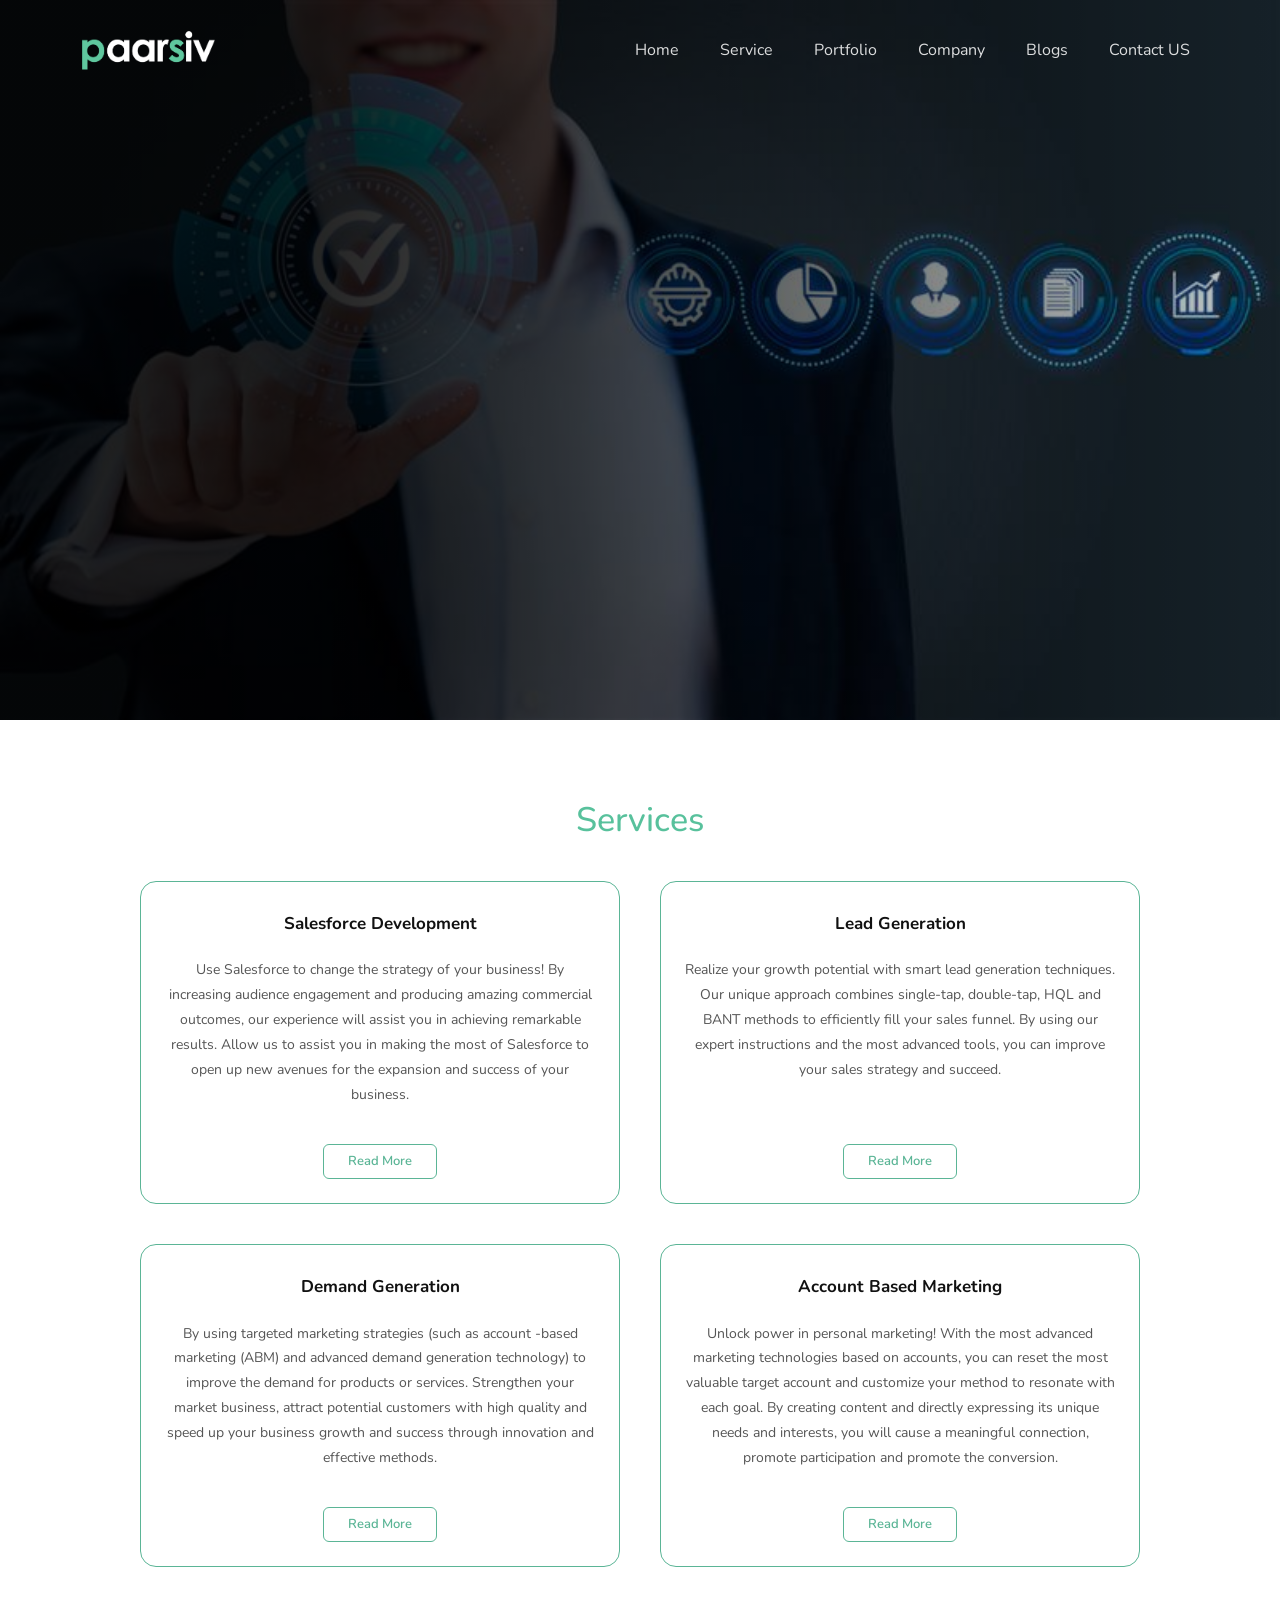
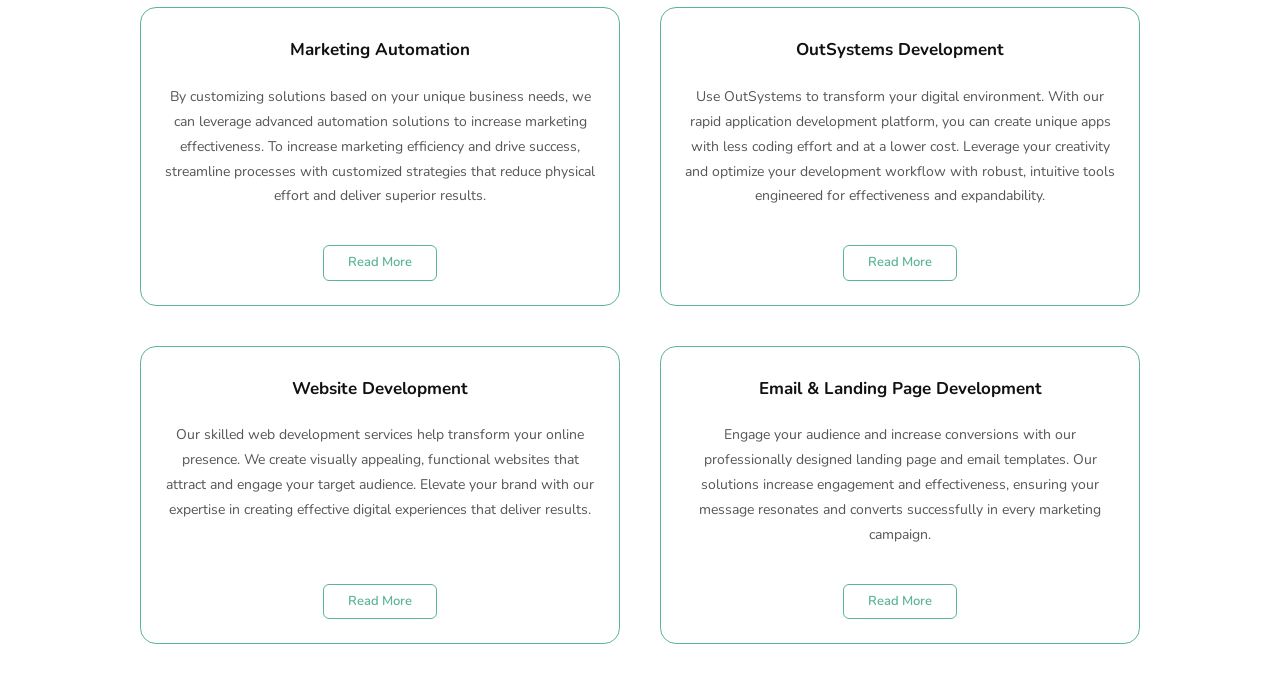
==== service.html @ e2e278e0 "hii" ====
<!DOCTYPE html>
<html lang="en">
    <head>
        <meta charset="UTF-8">
        <meta name="viewport" content="width=device-width, initial-scale=1.0">
        <title>Document</title>
        <style>
    </style>
        <link
            href="https://cdn.jsdelivr.net/npm/bootstrap@5.3.0/dist/css/bootstrap.min.css"
            rel="stylesheet" />
        <link rel="stylesheet" href="service.css">
    </head>
    <body>
        <nav class="navbar navbar-expand-lg navbar-dark custom-navbar">
            <div class="container">
                <a class="navbar-brand logo" href="#"><img
                        src="static/images/paarsiv.logo.png" alt /></a>

                <button
                    class="navbar-toggler"
                    data-bs-toggle="collapse"
                    data-bs-target="#nav">
                    <span class="navbar-toggler-icon"></span>
                </button>

                <div class="collapse navbar-collapse justify-content-end"
                    id="nav">
                    <ul class="navbar-nav">
                        <li class="nav-item">
                            <a class="nav-link active" href="#">Home</a>
                        </li>
                        <li class="nav-item"><a class="nav-link"
                                href="#">Service</a></li>
                        <li class="nav-item"><a class="nav-link"
                                href="#">Portfolio</a></li>
                        <li class="nav-item"><a class="nav-link"
                                href="#">Company</a></li>
                        <li class="nav-item"><a class="nav-link"
                                href="#">Blogs</a></li>
                        <li class="nav-item">
                            <a class="nav-link" href="#">Contact US</a>
                        </li>
                    </ul>
                </div>
            </div>
        </nav>

        <section class="hero-section">
            <img src="images/service.jpg" class="hero-img" alt="service">

            <div class="overlay"></div>

            <div class="hero-content container">
                <!-- optional text -->
            </div>
        </section>

        <section class="services">
            <h2 class="title">Services</h2>

            <div class="grid">

                <div class="srv-card">
                    <h3 class="srv-card-title">Salesforce Development</h3>
                    <p class="srv-card-text">Use Salesforce to change the strategy of your business!
                        By increasing
                        audience engagement and producing amazing commercial
                        outcomes, our experience
                        will assist you in achieving remarkable results. Allow
                        us to assist you in making the most of Salesforce
                        to open up new avenues for the expansion and success of
                        your business.</p>
                    <a href="#" class="btn-read">Read More</a>
                </div>

                <div class="srv-card">
                    <h3 class="srv-card-title">Lead Generation</h3>
                    <p class="srv-card-text">Realize your growth potential with smart lead generation
                        techniques. Our unique approach combines single-tap,
                        double-tap, HQL and BANT methods to efficiently fill
                        your sales funnel.
                        By using our expert instructions and the most advanced
                        tools, you can improve your sales strategy and
                        succeed.</p>
                    <a href="#" class="btn-read">Read More</a>
                </div>

                <div class="srv-card">
                    <h3 class="srv-card-title">Demand Generation</h3>
                    <p class="srv-card-text">By using targeted marketing strategies (such as account
                        -based marketing (ABM) and advanced demand generation
                        technology) to improve the demand for products or
                        services. Strengthen your market business, attract
                        potential customers with high quality and speed up your
                        business growth and success through innovation and
                        effective methods.</p>
                   <a href="#" class="btn-read">Read More</a>
                </div>

                <div class="srv-card">
                    <h3 class="srv-card-title">Account Based Marketing</h3>
                    <p class="srv-card-text">Unlock power in personal marketing! With the most
                        advanced marketing technologies based on accounts, you
                        can reset the most valuable target account and customize
                        your method to resonate with each goal. By creating
                        content
                        and directly expressing its unique needs and interests,
                        you will cause a meaningful connection, promote
                        participation and promote the conversion.</p>
                   <a href="#" class="btn-read">Read More</a>
                </div>

                 <div class="srv-card">
                    <h3 class="srv-card-title">Marketing Automation</h3>
                    <p class="srv-card-text">By customizing solutions based on your unique business
                        needs, we can leverage advanced automation solutions to
                        increase marketing effectiveness. To increase marketing
                        efficiency and drive success,
                        streamline processes with customized strategies that
                        reduce physical effort and deliver superior results.</p>
                    <a href="#" class="btn-read">Read More</a>
                </div>

                <div class="srv-card">
                    <h3 class="srv-card-title">OutSystems Development</h3>
                    <p class="srv-card-text">Use OutSystems to transform your digital environment.
                        With our rapid application
                        development platform, you can create unique apps with
                        less coding effort and at a lower cost.
                        Leverage your creativity and optimize your development
                        workflow with robust, intuitive tools
                        engineered for effectiveness and expandability.
                    </p>
                    <a href="#" class="btn-read">Read More</a>
                </div>

                <div class="srv-card">
                    <h3  class="srv-card-title">Website Development</h3>
                    <p  class="srv-card-text">Our skilled web development services help transform your
                        online presence. We create visually appealing,
                        functional websites that attract and engage your target
                        audience.
                        Elevate your brand with our expertise in creating
                        effective digital experiences that deliver results.</p>
                    <a href="#" class="btn-read">Read More</a>
                </div>

                <div class="srv-card">
                    <h3  class="srv-card-title">Email & Landing Page Development</h3>
                    <p class="srv-card-text">Engage your audience and increase conversions with our
                        professionally designed landing page and email
                        templates. Our solutions increase engagement and
                        effectiveness, ensuring your message resonates and
                        converts successfully in every marketing campaign.
                    </p>
                   <a href="#" class="btn-read">Read More</a>
                </div>

            </div>
        </section>

    </body>

    <script
        src="https://cdn.jsdelivr.net/npm/bootstrap@5.3.0/dist/js/bootstrap.bundle.min.js"></script>
</html>
---- service.css ----
@import url("https://fonts.googleapis.com/css2?family=Nunito:ital,wght@0,200..1000;1,200..1000&display=swap");

* {
  margin: 0;
  padding: 0;
  box-sizing: border-box;
  font-family: "Nunito", sans-serif;
}

/* NAVBAR */
.custom-navbar {
  position: absolute;
  width: 100%;
  z-index: 10;
  padding: 20px 0;
}

.logo img {
  height: 50px;
}

.navbar-nav .nav-link {
  color: #fff !important;
  font-size: 16px;
  opacity: 0.85;
  transition: 0.3s;
}
.navbar-nav {
  gap: 25px;
}
.navbar-nav .nav-link:hover {
  opacity: 1;
}
.hero-section {
  height: 80vh;
  position: relative;
  overflow: hidden;
}

/* IMAGE CONTROL (main magic here) */
.hero-img {
  width: 100%;
  height: 100%;
  object-fit: cover;

  /* 👇 yaha se adjust karo jab tak perfect match na mile */
  object-position: 80% center;
}

/* CONTENT */
.hero-content {
  position: relative;
  z-index: 2;
  height: 100%;
  display: flex;
  align-items: center;
  color: #fff;
}
/* overlay */
.hero-section::before {
  content: "";
  position: absolute;
  inset: 0;
  background: linear-gradient(
    90deg,
    rgba(0, 0, 0, 0.85) 25%,
    rgba(0, 0, 0, 0.6) 60%,
    rgba(0, 0, 0, 0.2) 100%
  );
}

.services {
  padding: 40px 20px;
}

/* TITLE */
.title {
  margin-bottom: 20px;
  text-align: center;
  color: #58c19c;
  font-size: 34px;
  margin: 40px 0;
  transition: color 0.3s ease;
}

.grid {
  max-width: 1000px; /* 👈 pehle 1100px tha */
  margin: auto;
  display: grid;
  grid-template-columns: repeat(2, 1fr);
  gap: 40px;
}




/* CARD NORMAL STATE */
.srv-card {
  border: 1.5px solid #5bb596;
  border-radius: 16px;
  padding: 32px 24px 24px;
  text-align: center;
  background: #fff;
  height: 100%;
  display: flex;
  flex-direction: column;
  align-items: center;
  gap: 14px;
  transition:
    transform 0.3s cubic-bezier(0.22, 1, 0.36, 1),
    box-shadow 0.3s ease;
  cursor: pointer;
}



/* HOVER STATE — matches the enlarged Salesforce card in screenshot */
.srv-card:hover {
  transform: scale(1.045);
  box-shadow: -8px 14px 28px rgba(180, 180, 180, 0.55);
  z-index: 2;
  position: relative;
}

.srv-card-title {
  font-size: 17px;
  font-weight: 700;
  color: #111 !important;
  margin-bottom: 10px;
}

.srv-card-text {
  font-size: 14px;
  color: #555;
  line-height: 1.78;
  flex: 1;
}

.btn-read {
  display: inline-block;
  border: 1.5px solid #5bb596;
  color: #5bb596;
  background: transparent;
  font-family: "Nunito", sans-serif;
  font-size: 13px;
  font-weight: 600;
  padding: 7px 24px;
  border-radius: 6px;
  text-decoration: none;
  margin-top: 6px;
  transition:
    background 0.3s,
    color 0.3s;
}
/* button fills when CARD is hovered */
.srv-card:hover .btn-read {
  background: #5bb596;
  color: #fff;
}
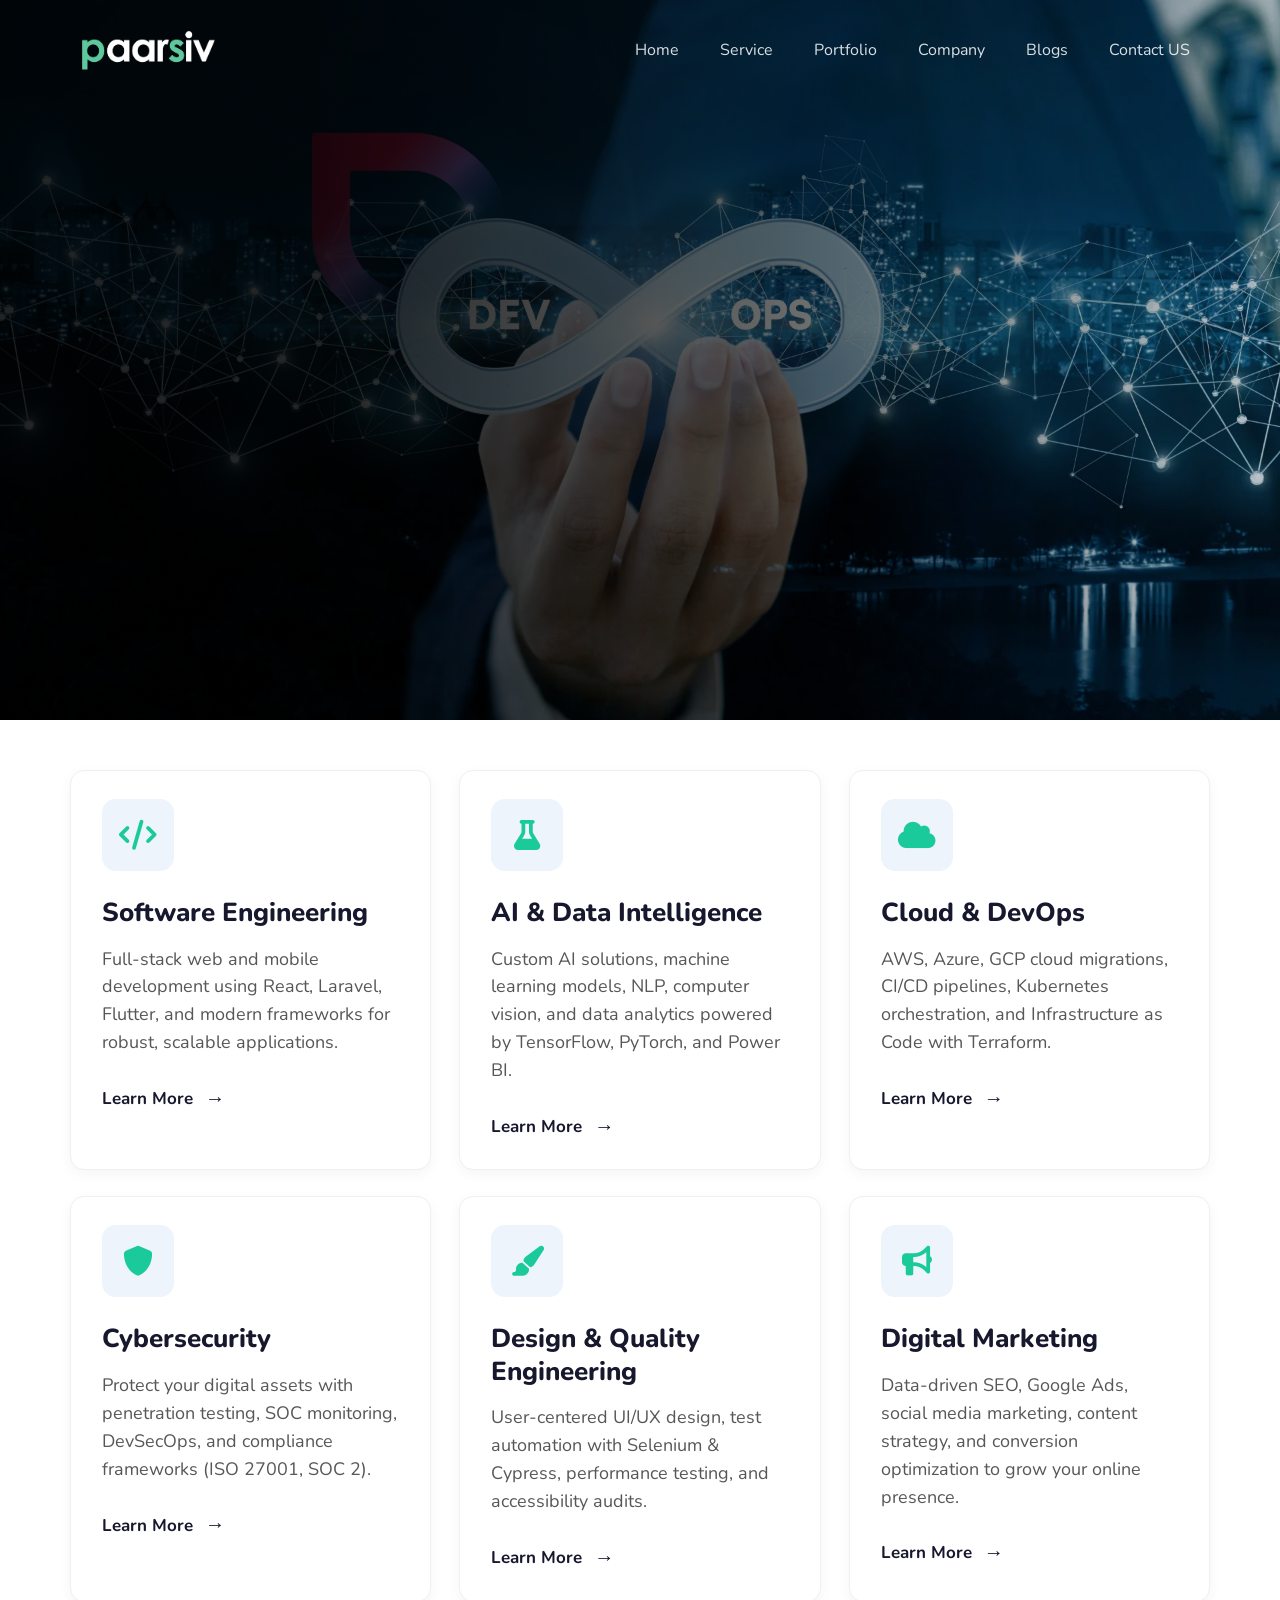
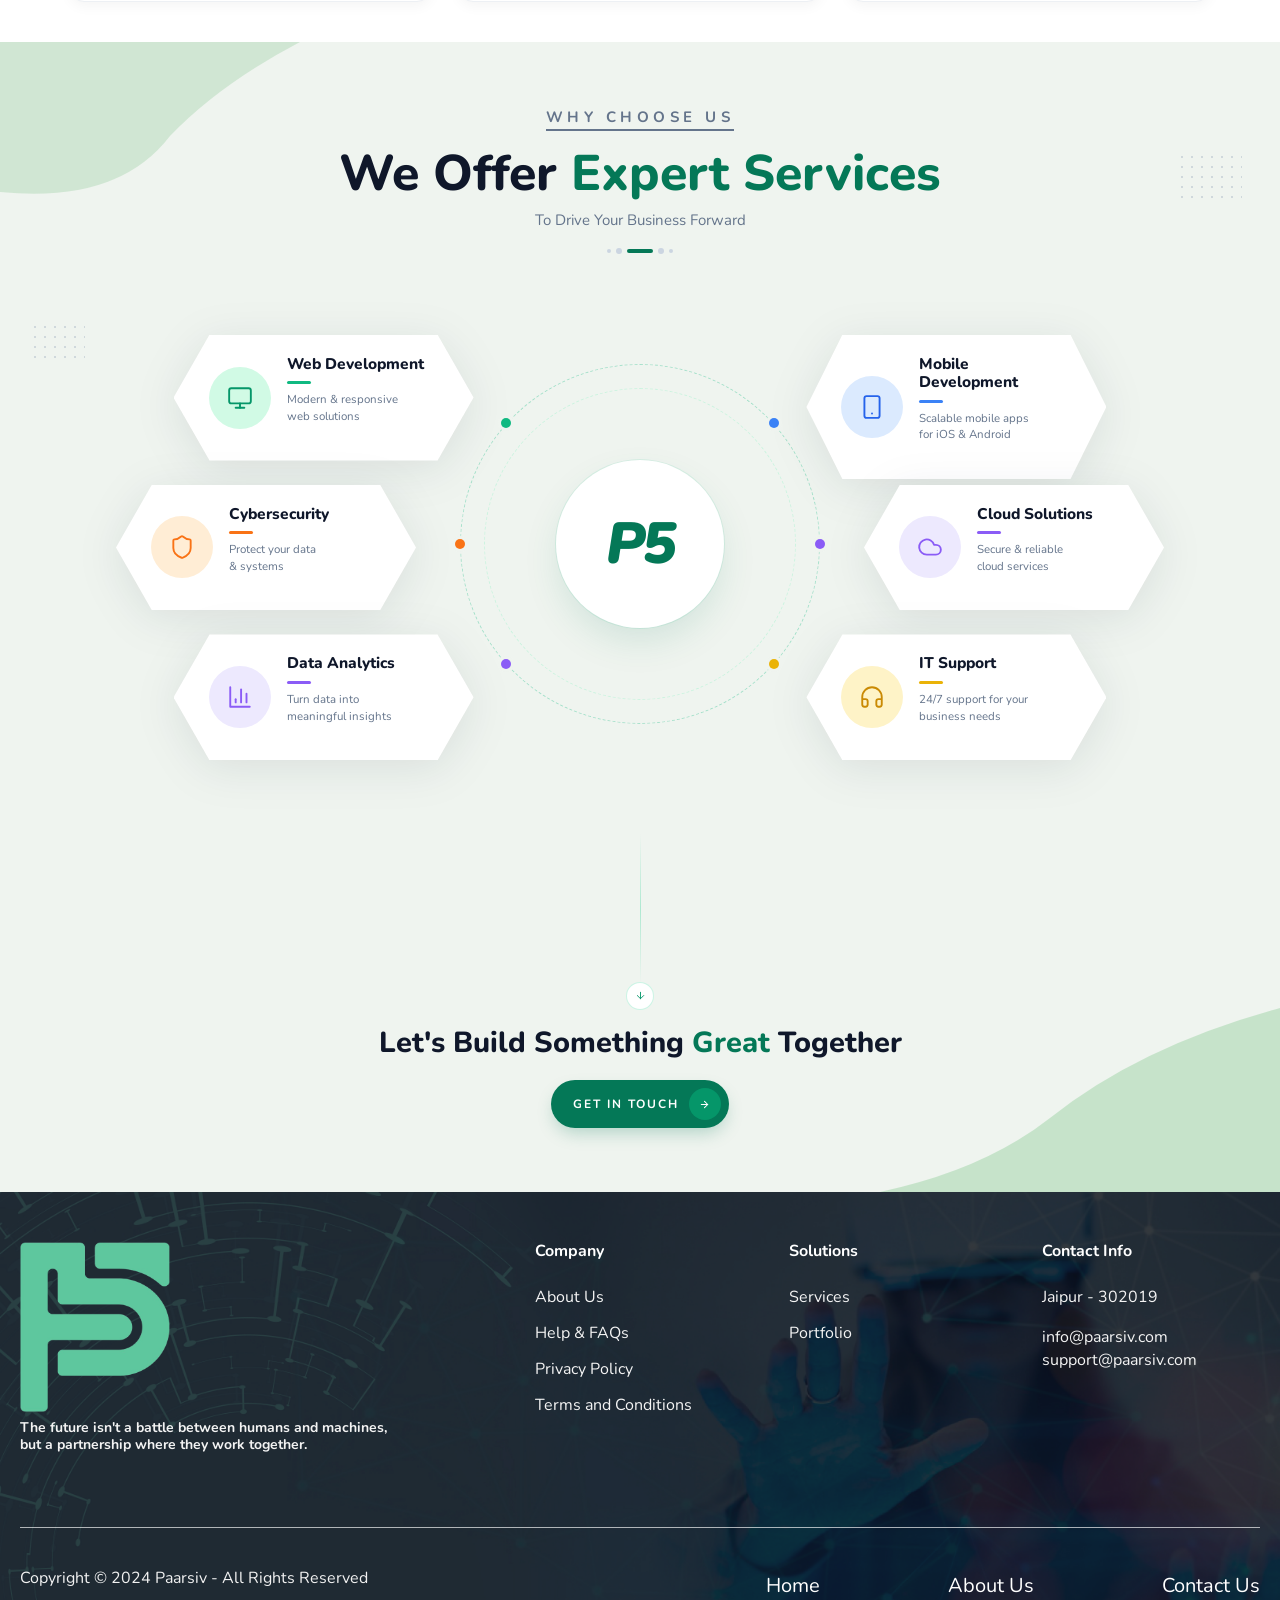
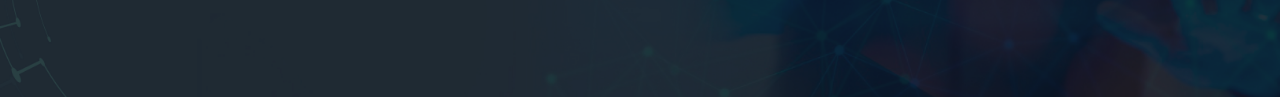
==== commit 4bc7f59e: "hi" ====
--- a/service.html
+++ b/service.html
@@ -4,18 +4,25 @@
         <meta charset="UTF-8">
         <meta name="viewport" content="width=device-width, initial-scale=1.0">
         <title>Document</title>
-        <style>
-    </style>
+       
         <link
             href="https://cdn.jsdelivr.net/npm/bootstrap@5.3.0/dist/css/bootstrap.min.css"
             rel="stylesheet" />
+            <link rel="stylesheet" href="static/css/footer.css">
         <link rel="stylesheet" href="service.css">
+          <link
+      rel="stylesheet"
+      href="https://cdnjs.cloudflare.com/ajax/libs/font-awesome/6.5.0/css/all.min.css"
+    />
+      
     </head>
     <body>
         <nav class="navbar navbar-expand-lg navbar-dark custom-navbar">
             <div class="container">
-                <a class="navbar-brand logo" href="#"><img
-                        src="static/images/paarsiv.logo.png" alt /></a>
+               
+                        <a class="navbar-brand logo" href="#">
+  <img id="logo" src="static/images/paarsiv.logo.png" alt="">
+</a>
 
                 <button
                     class="navbar-toggler"
@@ -28,10 +35,10 @@
                     id="nav">
                     <ul class="navbar-nav">
                         <li class="nav-item">
-                            <a class="nav-link active" href="#">Home</a>
+                            <a class="nav-link active" href="index.html">Home</a>
                         </li>
                         <li class="nav-item"><a class="nav-link"
-                                href="#">Service</a></li>
+                                href="service.html">Service</a></li>
                         <li class="nav-item"><a class="nav-link"
                                 href="#">Portfolio</a></li>
                         <li class="nav-item"><a class="nav-link"
@@ -47,7 +54,8 @@
         </nav>
 
         <section class="hero-section">
-            <img src="images/service.jpg" class="hero-img" alt="service">
+            <img src="static/images/DevOps.webp" class="hero-img" alt="service">
+             
 
             <div class="overlay"></div>
 
@@ -56,114 +64,362 @@
             </div>
         </section>
 
-        <section class="services">
-            <h2 class="title">Services</h2>
-
-            <div class="grid">
-
-                <div class="srv-card">
-                    <h3 class="srv-card-title">Salesforce Development</h3>
-                    <p class="srv-card-text">Use Salesforce to change the strategy of your business!
-                        By increasing
-                        audience engagement and producing amazing commercial
-                        outcomes, our experience
-                        will assist you in achieving remarkable results. Allow
-                        us to assist you in making the most of Salesforce
-                        to open up new avenues for the expansion and success of
-                        your business.</p>
-                    <a href="#" class="btn-read">Read More</a>
-                </div>
-
-                <div class="srv-card">
-                    <h3 class="srv-card-title">Lead Generation</h3>
-                    <p class="srv-card-text">Realize your growth potential with smart lead generation
-                        techniques. Our unique approach combines single-tap,
-                        double-tap, HQL and BANT methods to efficiently fill
-                        your sales funnel.
-                        By using our expert instructions and the most advanced
-                        tools, you can improve your sales strategy and
-                        succeed.</p>
-                    <a href="#" class="btn-read">Read More</a>
-                </div>
-
-                <div class="srv-card">
-                    <h3 class="srv-card-title">Demand Generation</h3>
-                    <p class="srv-card-text">By using targeted marketing strategies (such as account
-                        -based marketing (ABM) and advanced demand generation
-                        technology) to improve the demand for products or
-                        services. Strengthen your market business, attract
-                        potential customers with high quality and speed up your
-                        business growth and success through innovation and
-                        effective methods.</p>
-                   <a href="#" class="btn-read">Read More</a>
-                </div>
-
-                <div class="srv-card">
-                    <h3 class="srv-card-title">Account Based Marketing</h3>
-                    <p class="srv-card-text">Unlock power in personal marketing! With the most
-                        advanced marketing technologies based on accounts, you
-                        can reset the most valuable target account and customize
-                        your method to resonate with each goal. By creating
-                        content
-                        and directly expressing its unique needs and interests,
-                        you will cause a meaningful connection, promote
-                        participation and promote the conversion.</p>
-                   <a href="#" class="btn-read">Read More</a>
-                </div>
-
-                 <div class="srv-card">
-                    <h3 class="srv-card-title">Marketing Automation</h3>
-                    <p class="srv-card-text">By customizing solutions based on your unique business
-                        needs, we can leverage advanced automation solutions to
-                        increase marketing effectiveness. To increase marketing
-                        efficiency and drive success,
-                        streamline processes with customized strategies that
-                        reduce physical effort and deliver superior results.</p>
-                    <a href="#" class="btn-read">Read More</a>
-                </div>
-
-                <div class="srv-card">
-                    <h3 class="srv-card-title">OutSystems Development</h3>
-                    <p class="srv-card-text">Use OutSystems to transform your digital environment.
-                        With our rapid application
-                        development platform, you can create unique apps with
-                        less coding effort and at a lower cost.
-                        Leverage your creativity and optimize your development
-                        workflow with robust, intuitive tools
-                        engineered for effectiveness and expandability.
-                    </p>
-                    <a href="#" class="btn-read">Read More</a>
-                </div>
-
-                <div class="srv-card">
-                    <h3  class="srv-card-title">Website Development</h3>
-                    <p  class="srv-card-text">Our skilled web development services help transform your
-                        online presence. We create visually appealing,
-                        functional websites that attract and engage your target
-                        audience.
-                        Elevate your brand with our expertise in creating
-                        effective digital experiences that deliver results.</p>
-                    <a href="#" class="btn-read">Read More</a>
-                </div>
-
-                <div class="srv-card">
-                    <h3  class="srv-card-title">Email & Landing Page Development</h3>
-                    <p class="srv-card-text">Engage your audience and increase conversions with our
-                        professionally designed landing page and email
-                        templates. Our solutions increase engagement and
-                        effectiveness, ensuring your message resonates and
-                        converts successfully in every marketing campaign.
-                    </p>
-                   <a href="#" class="btn-read">Read More</a>
-                </div>
-
+
+
+<section class="services-section">
+  <div class="services-container">
+
+    <div class="service-card">
+      <div class="service-icon"><i class="fa-solid fa-code"></i></div>
+      <h3>Software Engineering</h3>
+      <p>Full-stack web and mobile development using React, Laravel, Flutter, and modern frameworks for robust, scalable applications.</p>
+      <a href="#">Learn More <span>→</span></a>
+    </div>
+
+    <div class="service-card">
+      <div class="service-icon"><i class="fa-solid fa-flask"></i></div>
+      <h3>AI & Data Intelligence</h3>
+      <p>Custom AI solutions, machine learning models, NLP, computer vision, and data analytics powered by TensorFlow, PyTorch, and Power BI.</p>
+      <a href="#">Learn More <span>→</span></a>
+    </div>
+
+    <div class="service-card">
+      <div class="service-icon"><i class="fa-solid fa-cloud"></i></div>
+      <h3>Cloud & DevOps</h3>
+      <p>AWS, Azure, GCP cloud migrations, CI/CD pipelines, Kubernetes orchestration, and Infrastructure as Code with Terraform.</p>
+      <a href="#">Learn More <span>→</span></a>
+    </div>
+
+    <div class="service-card">
+      <div class="service-icon"><i class="fa-solid fa-shield"></i></div>
+      <h3>Cybersecurity</h3>
+      <p>Protect your digital assets with penetration testing, SOC monitoring, DevSecOps, and compliance frameworks (ISO 27001, SOC 2).</p>
+      <a href="#">Learn More <span>→</span></a>
+    </div>
+
+    <div class="service-card">
+      <div class="service-icon"><i class="fa-solid fa-paintbrush"></i></div>
+      <h3>Design & Quality Engineering</h3>
+      <p>User-centered UI/UX design, test automation with Selenium & Cypress, performance testing, and accessibility audits.</p>
+      <a href="#">Learn More <span>→</span></a>
+    </div>
+
+    <div class="service-card">
+      <div class="service-icon"><i class="fa-solid fa-bullhorn"></i></div>
+      <h3>Digital Marketing</h3>
+      <p>Data-driven SEO, Google Ads, social media marketing, content strategy, and conversion optimization to grow your online presence.</p>
+      <a href="#">Learn More <span>→</span></a>
+    </div>
+
+  </div>
+</section>
+  <main class="page">
+      <svg
+        class="blob blob-tl"
+        viewBox="0 0 300 190"
+        fill="none"
+        aria-hidden="true"
+      >
+        <path
+          d="M0 0 L300 0 Q220 42 170 94 Q118 162 0 150 Z"
+          fill="#a7d4ad"
+          fill-opacity=".43"
+        />
+      </svg>
+      <svg
+        class="blob blob-br"
+        viewBox="0 0 400 250"
+        fill="none"
+        aria-hidden="true"
+      >
+        <path
+          d="M400 250 L0 250 Q104 228 170 176 Q260 104 400 66 Z"
+          fill="#9ed3a5"
+          fill-opacity=".5"
+        />
+      </svg>
+      <div class="dg dg-l" aria-hidden="true"></div>
+      <div class="dg dg-r" aria-hidden="true"></div>
+
+      <div class="wrap">
+        <header class="hd">
+          <p class="ey"><span>WHY CHOOSE US</span></p>
+          <h1>We Offer <em>Expert Services</em></h1>
+          <p>To Drive Your Business Forward</p>
+          <div class="dots">
+            <span class="dt"></span><span class="ds"></span>
+            <span class="da"></span>
+            <span class="ds"></span><span class="dt"></span>
+          </div>
+        </header>
+
+        <section class="shell">
+          <div class="stage" id="stage">
+            <div class="orbit">
+              <div class="ring ring-o"></div>
+              <div class="ring ring-i"></div>
+              <div class="clogo"><span class="logo-mark">P5</span></div>
             </div>
+          </div>
         </section>
 
-    </body>
-
+        <section class="mob">
+          <div class="mob-lw">
+            <div class="ring ring-o" style="inset: 0; position: absolute"></div>
+            <div
+              class="ring ring-i"
+              style="inset: 17px; position: absolute"
+            ></div>
+            <div class="clogo-sm"><span class="logo-mark">P5</span></div>
+          </div>
+          <div class="mgrid" id="mgrid"></div>
+        </section>
+
+        <section class="cta">
+          <div class="dm">
+            <span class="dl"></span>
+            <span class="dc">
+              <svg
+                width="11"
+                height="11"
+                viewBox="0 0 24 24"
+                fill="none"
+                stroke="currentColor"
+                stroke-width="2"
+                stroke-linecap="round"
+                stroke-linejoin="round"
+              >
+                <path d="M12 5v14" />
+                <path d="m19 12-7 7-7-7" />
+              </svg>
+            </span>
+          </div>
+          <h2>Let's Build Something <em>Great</em> Together</h2>
+          <button class="cbtn">
+            GET IN TOUCH
+            <span class="arr"
+              ><svg
+                width="11"
+                height="11"
+                viewBox="0 0 24 24"
+                fill="none"
+                stroke="currentColor"
+                stroke-width="2.2"
+                stroke-linecap="round"
+                stroke-linejoin="round"
+              >
+                <path d="M5 12h14" />
+                <path d="m12 5 7 7-7 7" /></svg></span>
+          </button>
+        </section>
+      </div>
+    </main>
+
+<footer class="footer">
+  <div class="footer-overlay"></div>
+
+  <div class="footer-container">
+    <div class="footer-top">
+
+      <div class="footer-brand">
+        <img src="static/images/favicon.png" alt="Paarsiv Logo" class="footer-logo">
+        <p>
+          The future isn't a battle between humans and machines,<br>
+          but a partnership where they work together.
+        </p>
+      </div>
+
+      <div class="footer-col">
+        <h4>Company</h4>
+        <a href="#">About Us</a>
+        <a href="#">Help & FAQs</a>
+        <a href="#">Privacy Policy</a>
+        <a href="#">Terms and Conditions</a>
+      </div>
+
+      <div class="footer-col">
+        <h4>Solutions</h4>
+        <a href="#">Services</a>
+        <a href="#">Portfolio</a>
+      </div>
+
+      <div class="footer-col contact">
+        <h4>Contact Info</h4>
+        <p>Jaipur - 302019</p>
+        <p>info@paarsiv.com<br>support@paarsiv.com</p>
+      </div>
+
+    </div>
+
+    <div class="footer-line"></div>
+
+    <div class="footer-bottom">
+      <p>Copyright © 2024 Paarsiv - All Rights Reserved</p>
+
+      <div class="footer-menu">
+        <a href="#">Home</a>
+        <a href="#">About Us</a>
+        <a href="#">Contact Us</a>
+      </div>
+    </div>
+  </div>
+</footer>
+
+<script>
+  const navbar = document.querySelector(".custom-navbar");
+  const logo = document.getElementById("logo");
+
+  window.addEventListener("scroll", function () {
+    if (window.scrollY > 50) {
+      navbar.classList.add("scrolled");
+
+      // 👇 dark logo (white bg ke liye)
+    //    <img src="static/images/paarsiv-1.png" class="hero-img" alt="service">
+      logo.src = "static/images/paarsiv-1.png";
+
+    } else {
+      navbar.classList.remove("scrolled");
+
+      // 👇 original logo (transparent bg ke liye)
+      logo.src = "static/images/paarsiv.logo.png";
+    }
+  });
+</script>
+
+ <script>
+      const IC = {
+        monitor: `<svg viewBox="0 0 24 24" fill="none" stroke="currentColor" stroke-linecap="round" stroke-linejoin="round"><rect x="2" y="3" width="20" height="14" rx="2"/><path d="M8 21h8"/><path d="M12 17v4"/></svg>`,
+        smartphone: `<svg viewBox="0 0 24 24" fill="none" stroke="currentColor" stroke-linecap="round" stroke-linejoin="round"><rect x="5" y="2" width="14" height="20" rx="2"/><path d="M12 18h.01"/></svg>`,
+        shield: `<svg viewBox="0 0 24 24" fill="none" stroke="currentColor" stroke-linecap="round" stroke-linejoin="round"><path d="M20 13c0 5-3.5 7.5-7.66 8.95a1 1 0 0 1-.67-.01C7.5 20.5 4 18 4 13V6a1 1 0 0 1 1-1c2 0 4.5-1.2 6.24-2.72a1.17 1.17 0 0 1 1.52 0C14.51 3.81 17 5 19 5a1 1 0 0 1 1 1z"/></svg>`,
+        cloud: `<svg viewBox="0 0 24 24" fill="none" stroke="currentColor" stroke-linecap="round" stroke-linejoin="round"><path d="M17.5 19H9a7 7 0 1 1 6.71-9h1.79a4.5 4.5 0 1 1 0 9Z"/></svg>`,
+        chart: `<svg viewBox="0 0 24 24" fill="none" stroke="currentColor" stroke-linecap="round" stroke-linejoin="round"><path d="M3 3v18h18"/><path d="M18 17V9"/><path d="M13 17V5"/><path d="M8 17v-3"/></svg>`,
+        headphones: `<svg viewBox="0 0 24 24" fill="none" stroke="currentColor" stroke-linecap="round" stroke-linejoin="round"><path d="M3 14h3a2 2 0 0 1 2 2v3a2 2 0 0 1-2 2H5a2 2 0 0 1-2-2v-7a9 9 0 0 1 18 0v7a2 2 0 0 1-2 2h-1a2 2 0 0 1-2-2v-3a2 2 0 0 1 2-2h3"/></svg>`,
+      };
+
+      const SW = 1100,
+        SH = 580,
+        CX = SW / 2,
+        CY = SH / 2;
+      const R = 180; // orbit ring radius
+      const CW = 300,
+        CH = 118;
+      const GAP = 44; // gap from ring edge to card tip — matches image spacing
+
+      const SVC = [
+        // LEFT cards — tip points RIGHT toward center
+        {
+          a: 222,
+          s: "l",
+          t: "Web Development",
+          d: "Modern & responsive\nweb solutions",
+          i: "monitor",
+          c: "ce",
+          dc: "od-e",
+        },
+        {
+          a: 180,
+          s: "l",
+          t: "Cybersecurity",
+          d: "Protect your data\n& systems",
+          i: "shield",
+          c: "co",
+          dc: "od-o",
+        },
+        {
+          a: 138,
+          s: "l",
+          t: "Data Analytics",
+          d: "Turn data into\nmeaningful insights",
+          i: "chart",
+          c: "cp",
+          dc: "od-p",
+        },
+        // RIGHT cards — tip points LEFT toward center
+        {
+          a: 318,
+          s: "r",
+          t: "Mobile Development",
+          d: "Scalable mobile apps\nfor iOS & Android",
+          i: "smartphone",
+          c: "cb",
+          dc: "od-b",
+        },
+        {
+          a: 0,
+          s: "r",
+          t: "Cloud Solutions",
+          d: "Secure & reliable\ncloud services",
+          i: "cloud",
+          c: "cp",
+          dc: "od-p",
+        },
+        {
+          a: 42,
+          s: "r",
+          t: "IT Support",
+          d: "24/7 support for your\nbusiness needs",
+          i: "headphones",
+          c: "cy",
+          dc: "od-y",
+        },
+      ];
+
+      const stage = document.getElementById("stage");
+      const mgrid = document.getElementById("mgrid");
+
+      SVC.forEach((sv) => {
+        const rad = (sv.a * Math.PI) / 180;
+        const dx = Math.cos(rad),
+          dy = Math.sin(rad);
+
+        // Dot sits ON the ring
+        const dotX = CX + R * dx,
+          dotY = CY + R * dy;
+        const dot = document.createElement("span");
+        dot.className = `odot ${sv.dc}`;
+        dot.style.cssText = `left:${dotX - 5}px;top:${dotY - 5}px`;
+        stage.appendChild(dot);
+
+        // Card tip is GAP pixels beyond the ring dot
+        const tipX = CX + (R + GAP) * dx;
+        const tipY = CY + (R + GAP) * dy;
+
+        // Left cards: right pointed tip = tipX → card starts at tipX - CW
+        // Right cards: left pointed tip = tipX → card starts at tipX
+        const cardL = sv.s === "l" ? tipX - CW : tipX;
+        const cardT = tipY - CH / 2;
+
+        const wrap = document.createElement("div");
+        wrap.className = "cw";
+        wrap.style.cssText = `left:${cardL}px;top:${cardT}px;width:${CW}px`;
+        wrap.innerHTML = `<article class="sc sc-${sv.s} ${sv.c}">
+    <div class="si">${IC[sv.i]}</div>
+    <div class="sb"><h3>${sv.t}</h3><div class="sbar"></div><p>${sv.d}</p></div>
+  </article>`;
+        stage.appendChild(wrap);
+
+        const mw = document.createElement("div");
+        mw.className = "cw";
+        mw.innerHTML = `<article class="sc sc-${sv.s} ${sv.c}">
+    <div class="si">${IC[sv.i]}</div>
+    <div class="sb"><h3>${sv.t}</h3><div class="sbar"></div><p>${sv.d}</p></div>
+  </article>`;
+        mgrid.appendChild(mw);
+      });
+
+      function fit() {
+        const shell = stage.parentElement;
+        const sc = Math.min(1, shell.clientWidth / SW);
+        shell.style.setProperty("--sc", sc);
+        shell.style.height = sc < 1 ? `${SH * sc}px` : "";
+      }
+      fit();
+      window.addEventListener("resize", fit);
+    </script>
     <script
         src="https://cdn.jsdelivr.net/npm/bootstrap@5.3.0/dist/js/bootstrap.bundle.min.js"></script>
+    </body>
+
 </html>
 
 
--- a/static/css/footer.css
+++ b/static/css/footer.css
@@ -0,0 +1,158 @@
+@import url("https://fonts.googleapis.com/css2?family=Nunito:ital,wght@0,200..1000;1,200..1000&display=swap");
+.footer {
+    font-family: "Nunito", sans-serif;
+  position: relative;
+  width: 100%;
+  min-height: 505px;
+ background-image: url("../images/footer-bg.jpg");
+  background-size: cover;
+  background-position: center;
+  color: #fff;
+  overflow: hidden;
+}
+
+.footer-overlay {
+  position: absolute;
+  inset: 0;
+  background: rgba(20, 32, 42, 0.45);
+  z-index: 1;
+}
+
+.footer-container {
+  position: relative;
+  z-index: 2;
+  max-width: 1300px;
+  margin: 0 auto;
+  padding: 50px 20px 20px;
+}
+
+.footer-top {
+  display: grid;
+  grid-template-columns: 2.1fr 0.9fr 0.9fr 1fr;
+  gap: 58px;
+  align-items: flex-start;
+}
+
+.footer-logo {
+  width: 150px;
+  height: 170px;
+  display: block;
+  margin-bottom: 8px;
+}
+
+.footer-brand p {
+  font-size: 14px;
+  line-height: 1.18;
+  font-weight: 700;
+  color: #f3f3f3;
+}
+
+.footer-col h4 {
+  font-size: 16px;
+  font-weight: 700;
+  margin-bottom: 24px;
+}
+
+.footer-col a,
+.footer-col p {
+  display: block;
+  color: #f4f4f4;
+  text-decoration: none;
+  font-size: 16px;
+  line-height: 1.45;
+  margin-bottom: 13px;
+  font-weight: 400;
+}
+
+.footer-col a:hover {
+  color: #fff;
+}
+
+.contact p {
+  margin-bottom: 17px;
+}
+
+.footer-line {
+  width: 100%;
+  height: 1px;
+  background: rgba(255, 255, 255, 0.65);
+  margin: 58px 0 38px;
+}
+
+.footer-bottom {
+  display: flex;
+  justify-content: space-between;
+  align-items: center;
+}
+
+.footer-bottom p {
+  font-size: 16px;
+  color: #f2f2f2;
+}
+
+.footer-menu {
+  display: flex;
+  gap: 128px;
+  align-items: center;
+}
+
+.footer-menu a {
+  color: #fff;
+  text-decoration: none;
+  font-size: 20px;
+  font-weight: 400;
+}
+
+.footer-menu a:hover {
+  color: #dcdcdc;
+}
+
+/* Responsive */
+@media (max-width: 992px) {
+  .footer-container {
+    padding: 80px 24px 40px;
+  }
+
+  .footer-top {
+    grid-template-columns: 1fr 1fr;
+    gap: 40px;
+  }
+
+  .footer-menu {
+    gap: 45px;
+  }
+}
+
+@media (max-width: 576px) {
+  .footer {
+    min-height: auto;
+  }
+
+  .footer-container {
+    padding: 55px 20px 35px;
+  }
+
+  .footer-top {
+    grid-template-columns: 1fr;
+    gap: 30px;
+  }
+
+  .footer-logo {
+    width: 160px;
+  }
+
+  .footer-bottom {
+    flex-direction: column;
+    align-items: flex-start;
+    gap: 25px;
+  }
+
+  .footer-menu {
+    gap: 25px;
+    flex-wrap: wrap;
+  }
+
+  .footer-menu a {
+    font-size: 17px;
+  }
+}
--- a/service.css
+++ b/service.css
@@ -10,27 +10,62 @@
 /* NAVBAR */
 .custom-navbar {
   position: absolute;
+  top: 0;
+  left: 0;
   width: 100%;
-  z-index: 10;
+  z-index: 999;
   padding: 20px 0;
+  background: transparent;
+  transition: all 0.35s ease;
 }
 
 .logo img {
   height: 50px;
+  transition: all 0.35s ease;
+}
+
+.navbar-nav {
+  gap: 25px;
 }
 
 .navbar-nav .nav-link {
   color: #fff !important;
   font-size: 16px;
   opacity: 0.85;
-  transition: 0.3s;
-}
-.navbar-nav {
-  gap: 25px;
-}
+  transition: all 0.3s ease;
+}
+
 .navbar-nav .nav-link:hover {
   opacity: 1;
 }
+
+/* scroll ke baad */
+.custom-navbar.scrolled {
+  position: fixed;
+  top: 0;
+  left: 0;
+  background: #fff;
+  padding: 12px 0;
+  box-shadow: 0 4px 18px rgba(0, 0, 0, 0.08);
+}
+
+.custom-navbar.scrolled .nav-link {
+  color: #000 !important;
+  opacity: 1;
+}
+
+.custom-navbar.scrolled .navbar-toggler {
+  border-color: rgba(0, 0, 0, 0.2);
+}
+
+.custom-navbar.scrolled .navbar-toggler-icon {
+  filter: invert(1);
+}
+
+
+
+
+
 .hero-section {
   height: 80vh;
   position: relative;
@@ -69,91 +104,592 @@
   );
 }
 
-.services {
-  padding: 40px 20px;
-}
-
-/* TITLE */
-.title {
-  margin-bottom: 20px;
-  text-align: center;
-  color: #58c19c;
-  font-size: 34px;
-  margin: 40px 0;
-  transition: color 0.3s ease;
-}
-
-.grid {
-  max-width: 1000px; /* 👈 pehle 1100px tha */
-  margin: auto;
+
+.services-section {
+  width: 100%;
+  padding: 50px 70px 40px;
+}
+
+.services-container {
+  max-width: 1448px;
+  margin: 0 auto;
   display: grid;
-  grid-template-columns: repeat(2, 1fr);
-  gap: 40px;
-}
-
-
-
-
-/* CARD NORMAL STATE */
-.srv-card {
-  border: 1.5px solid #5bb596;
-  border-radius: 16px;
-  padding: 32px 24px 24px;
-  text-align: center;
+  grid-template-columns: repeat(3, 1fr);
+  gap: 26px 28px;
+}
+
+.service-card {
+  min-height: 365px;
   background: #fff;
-  height: 100%;
+  border: 1px solid #edf0f4;
+  border-radius: 14px;
+  padding: 28px 31px 30px;
+  box-shadow: 0 4px 14px rgba(0, 0, 0, 0.045);
+  transition: all 0.3s ease;
+}
+
+.service-card {
+  min-height: 365px;
+  background: #fff;
+  border: 1px solid #edf0f4;
+  border-radius: 14px;
+  padding: 28px 31px 30px;
+  box-shadow: 0 4px 14px rgba(0, 0, 0, 0.045);
+  transition: all 0.3s ease;
+  cursor: pointer;
+}
+
+
+
+.service-icon {
+  width: 72px;
+  height: 72px;
+  border-radius: 14px;
+  background: #edf4fc;
+  color: #1BCA9B;
   display: flex;
-  flex-direction: column;
   align-items: center;
-  gap: 14px;
-  transition:
-    transform 0.3s cubic-bezier(0.22, 1, 0.36, 1),
-    box-shadow 0.3s ease;
-  cursor: pointer;
-}
-
-
-
-/* HOVER STATE — matches the enlarged Salesforce card in screenshot */
-.srv-card:hover {
-  transform: scale(1.045);
-  box-shadow: -8px 14px 28px rgba(180, 180, 180, 0.55);
-  z-index: 2;
-  position: relative;
-}
-
-.srv-card-title {
+  justify-content: center;
+  font-size: 30px;
+  margin-bottom: 26px;
+   transition: background 0.35s ease, color 0.35s ease, transform 0.35s ease;
+}
+
+/* Hover + Click Active Effect */
+.service-card:hover,
+.service-card.active {
+  box-shadow: 0 15px 35px rgba(0, 80, 158, 0.12);
+  transform: translateY(-2px);
+  border-color: #1BCA9B;
+}
+
+/* Icon effect on card hover/click */
+.service-card:hover .service-icon,
+.service-card.active .service-icon {
+  background: #1BCA9B;
+  color: #fff;
+}
+
+.service-card h3 {
+  font-size: 26px;
+  line-height: 1.25;
+  font-weight: 800;
+  color: #17172d;
+  margin-bottom: 16px;
+}
+
+.service-card p {
+  max-width: 410px;
+  font-size: 18px;
+  line-height: 1.55;
+  font-weight: 400;
+  color: #575757;
+  margin-bottom: 25px;
+}
+
+.service-card a {
+  display: inline-flex;
+  align-items: center;
+  gap: 12px;
+  color: #17172d;;
+  text-decoration: none;
   font-size: 17px;
   font-weight: 700;
-  color: #111 !important;
-  margin-bottom: 10px;
-}
-
-.srv-card-text {
-  font-size: 14px;
-  color: #555;
-  line-height: 1.78;
-  flex: 1;
-}
-
-.btn-read {
-  display: inline-block;
-  border: 1.5px solid #5bb596;
-  color: #5bb596;
-  background: transparent;
-  font-family: "Nunito", sans-serif;
-  font-size: 13px;
-  font-weight: 600;
-  padding: 7px 24px;
-  border-radius: 6px;
-  text-decoration: none;
-  margin-top: 6px;
-  transition:
-    background 0.3s,
-    color 0.3s;
-}
-/* button fills when CARD is hovered */
-.srv-card:hover .btn-read {
-  background: #5bb596;
-  color: #fff;
-}
+  margin-top: 4px;
+}
+
+/* .service-card.active a {
+  color: #17172d;;
+} */
+
+.service-card a span {
+  font-size: 20px;
+  line-height: 1;
+}
+
+@media (max-width: 1100px) {
+  .services-section {
+    padding: 30px 25px;
+  }
+
+  .services-container {
+    grid-template-columns: repeat(2, 1fr);
+  }
+
+  .service-card h3 {
+    font-size: 23px;
+  }
+
+  .service-card p {
+    font-size: 16px;
+  }
+}
+
+@media (max-width: 650px) {
+  .services-section {
+    padding: 25px 15px;
+  }
+
+  .services-container {
+    grid-template-columns: 1fr;
+    gap: 20px;
+  }
+
+  .service-card {
+    min-height: auto;
+    padding: 25px 22px;
+  }
+
+  .service-icon {
+    width: 64px;
+    height: 64px;
+    font-size: 27px;
+  }
+
+  .service-card h3 {
+    font-size: 22px;
+  }
+
+  .service-card p {
+    font-size: 15px;
+  }
+}
+
+
+  .page {
+        position: relative;
+        min-height: 100vh;
+        overflow: hidden;
+        background: #eff4ef;
+      }
+
+      /* blobs */
+      .blob {
+        position: absolute;
+        pointer-events: none;
+        z-index: 0;
+      }
+      .blob-tl {
+        top: 0;
+        left: 0;
+        width: 300px;
+        height: 190px;
+      }
+      .blob-br {
+        right: 0;
+        bottom: 0;
+        width: 400px;
+        height: 250px;
+      }
+
+      /* dot grids */
+      .dg {
+        position: absolute;
+        z-index: 0;
+        opacity: 0.35;
+        background-image: radial-gradient(#94a3b8 1.3px, transparent 1.5px);
+        background-size: 10px 10px;
+      }
+      .dg-l {
+        top: 280px;
+        left: 30px;
+        width: 55px;
+        height: 44px;
+      }
+      .dg-r {
+        top: 110px;
+        right: 38px;
+        width: 65px;
+        height: 52px;
+      }
+
+      .wrap {
+        position: relative;
+        z-index: 1;
+        width: min(100%, 1200px);
+        margin: 0 auto;
+        padding: 56px 24px 64px;
+      }
+
+      /* HEADER */
+      .hd {
+        text-align: center;
+        /* margin-bottom:40px */
+      }
+      .ey {
+        display: inline-block;
+        color: #047857;
+        font-size: 11px;
+        font-weight: 700;
+        letter-spacing: 0.3em;
+        margin-bottom: 6px;
+      }
+      .ey span {
+        border-bottom: 2px solid currentColor;
+        padding-bottom: 2px;
+      }
+      .hd h1 {
+        margin-top: 12px;
+        color: #0f172a;
+        font-size: clamp(30px, 4vw, 50px);
+        font-weight: 800;
+        line-height: 1.1;
+      }
+      .hd h1 em {
+        color: #047857;
+        font-style: normal;
+      }
+      .hd p {
+        margin-top: 8px;
+        color: #64748b;
+        font-size: 15px;
+      }
+      .dots {
+        display: flex;
+        justify-content: center;
+        gap: 5px;
+        margin-top: 15px;
+        align-items: center;
+      }
+      .dots span {
+        display: block;
+        border-radius: 999px;
+        background: #cbd5e1;
+      }
+      .dots .dt {
+        width: 4px;
+        height: 4px;
+      }
+      .dots .ds {
+        width: 6px;
+        height: 6px;
+      }
+      .dots .da {
+        width: 26px;
+        height: 4px;
+        background: #047857;
+      }
+
+      /* SHELL */
+      .shell {
+        width: 100%;
+        overflow: visible;
+      }
+      .stage {
+        position: relative;
+        width: 1100px;
+        height: 580px;
+        margin: 0 auto;
+        transform-origin: top center;
+      }
+
+      /* ORBIT - centered at 550,290 */
+      .orbit {
+        position: absolute;
+        left: 50%;
+        top: 50%;
+        transform: translate(-50%, -50%);
+        width: 360px;
+        height: 360px;
+        pointer-events: none;
+      }
+      .ring {
+        position: absolute;
+        border-radius: 50%;
+      }
+      .ring-o {
+        inset: 0;
+        border: 1.5px dashed rgba(16, 185, 129, 0.32);
+      }
+      .ring-i {
+        inset: 24px;
+        border: 1.5px dashed rgba(167, 243, 208, 0.48);
+      }
+
+      /* CENTER LOGO */
+      .clogo {
+        position: absolute;
+        left: 50%;
+        top: 50%;
+        transform: translate(-50%, -50%);
+        width: 168px;
+        height: 168px;
+        border-radius: 50%;
+        background: #fff;
+        box-shadow:
+          0 16px 42px -8px rgba(4, 120, 87, 0.16),
+          0 0 0 1px rgba(16, 185, 129, 0.1);
+        display: flex;
+        align-items: center;
+        justify-content: center;
+      }
+      .logo-mark {
+        font-size: 58px;
+        font-weight: 900;
+        color: #047857;
+        letter-spacing: -3px;
+        font-style: italic;
+        line-height: 1;
+      }
+
+      /* ORBIT DOT */
+      .odot {
+        position: absolute;
+        width: 10px;
+        height: 10px;
+        border-radius: 50%;
+        box-shadow: 0 0 0 3px #eff4ef;
+        z-index: 4;
+      }
+      .od-e {
+        background: #10b981;
+      }
+      .od-o {
+        background: #f97316;
+      }
+      .od-p {
+        background: #8b5cf6;
+      }
+      .od-b {
+        background: #3b82f6;
+      }
+      .od-y {
+        background: #eab308;
+      }
+
+      .cw {
+        position: absolute;
+        filter: drop-shadow(0 8px 22px rgba(15, 23, 42, 0.09));
+      }
+
+      /* Card width and height from image analysis */
+      .sc {
+        display: flex;
+        align-items: center;
+        gap: 16px;
+        background: #fff;
+        width: 300px;
+        min-height: 118px;
+      }
+
+      .sc-l,
+      .sc-r {
+        clip-path: polygon(12% 0, 88% 0, 100% 50%, 88% 100%, 12% 100%, 0 50%);
+        padding: 20px 35px;
+      }
+
+      .si {
+        flex: 0 0 auto;
+        width: 62px;
+        height: 62px;
+        border-radius: 50%;
+        display: flex;
+        align-items: center;
+        justify-content: center;
+      }
+      .si svg {
+        width: 26px;
+        height: 26px;
+        stroke-width: 1.75;
+      }
+      .sb h3 {
+        font-size: 15.5px;
+        font-weight: 800;
+        color: #0f172a;
+        line-height: 1.2;
+      }
+      .sbar {
+        width: 24px;
+        height: 3px;
+        border-radius: 999px;
+        margin: 7px 0;
+      }
+      .sb p {
+        font-size: 11.5px;
+        color: #64748b;
+        line-height: 1.45;
+        white-space: pre-line;
+      }
+
+      .ce .si {
+        color: #059669;
+        background: #d1fae5;
+      }
+      .ce .sbar {
+        background: #10b981;
+      }
+      .co .si {
+        color: #f97316;
+        background: #ffedd5;
+      }
+      .co .sbar {
+        background: #f97316;
+      }
+      .cp .si {
+        color: #8b5cf6;
+        background: #ede9fe;
+      }
+      .cp .sbar {
+        background: #8b5cf6;
+      }
+      .cb .si {
+        color: #2563eb;
+        background: #dbeafe;
+      }
+      .cb .sbar {
+        background: #3b82f6;
+      }
+      .cy .si {
+        color: #ca8a04;
+        background: #fef3c7;
+      }
+      .cy .sbar {
+        background: #eab308;
+      }
+
+      /* CTA */
+      .cta {
+        /* margin-top:42px; */
+        text-align: center;
+      }
+      .dm {
+        display: inline-flex;
+        flex-direction: column;
+        align-items: center;
+        margin-bottom: 16px;
+      }
+      .dl {
+        width: 1px;
+        height: 150px;
+        background: linear-gradient(
+          to bottom,
+          rgba(52, 211, 153, 0),
+          rgba(52, 211, 153, 0.35),
+          rgba(52, 211, 153, 0)
+        );
+      }
+      .dc {
+        width: 28px;
+        height: 28px;
+        margin-top: -2px;
+        border: 1px solid rgba(52, 211, 153, 0.25);
+        border-radius: 50%;
+        display: inline-flex;
+        align-items: center;
+        justify-content: center;
+        color: #059669;
+        background: #fff;
+      }
+      .cta h2 {
+        font-size: clamp(21px, 2.5vw, 29px);
+        font-weight: 800;
+        margin-bottom: 20px;
+        color: #0f172a;
+      }
+      .cta h2 em {
+        color: #047857;
+        font-style: normal;
+      }
+      .cbtn {
+        display: inline-flex;
+        align-items: center;
+        gap: 10px;
+        border: 0;
+        border-radius: 999px;
+        padding: 8px 8px 8px 22px;
+        color: #fff;
+        background: #047857;
+        box-shadow: 0 8px 18px -4px rgba(4, 120, 87, 0.28);
+        cursor: pointer;
+        font-size: 12px;
+        font-weight: 700;
+        letter-spacing: 0.16em;
+        transition: background 150ms;
+        font-family: inherit;
+      }
+      .cbtn:hover {
+        background: #065f46;
+      }
+      .cbtn .arr {
+        width: 32px;
+        height: 32px;
+        border-radius: 50%;
+        background: #059669;
+        display: inline-flex;
+        align-items: center;
+        justify-content: center;
+      }
+
+      /* MOBILE */
+      .mob {
+        display: none;
+      }
+      .mob-lw {
+        position: relative;
+        width: 152px;
+        height: 152px;
+        margin: 0 auto 26px;
+        display: flex;
+        align-items: center;
+        justify-content: center;
+      }
+      .mob-lw .ring {
+        position: absolute;
+      }
+      .clogo-sm {
+        width: 92px;
+        height: 92px;
+        border-radius: 50%;
+        background: #fff;
+        box-shadow: 0 10px 26px -5px rgba(4, 120, 87, 0.22);
+        display: flex;
+        align-items: center;
+        justify-content: center;
+      }
+      .clogo-sm .logo-mark {
+        font-size: 34px;
+      }
+      .mgrid {
+        display: grid;
+        grid-template-columns: 1fr;
+        justify-items: center;
+        gap: 12px;
+      }
+      .mgrid .cw {
+        position: relative;
+        width: 100%;
+        max-width: 300px;
+      }
+      .mgrid .sc {
+        clip-path: none !important;
+        border-radius: 14px !important;
+        padding: 16px 18px !important;
+        width: 100%;
+        min-height: auto;
+      }
+
+      @media (max-width: 1119px) and (min-width: 1024px) {
+        .shell {
+          height: calc(580px * var(--sc));
+        }
+        .stage {
+          transform: scale(var(--sc));
+        }
+      }
+      @media (max-width: 1023px) {
+        .wrap {
+          padding: 34px 14px;
+        }
+        .shell {
+          display: none;
+        }
+        .mob {
+          display: block;
+        }
+      }
+      @media (min-width: 560px) and (max-width: 1023px) {
+        .mgrid {
+          grid-template-columns: repeat(2, minmax(0, 300px));
+          justify-content: center;
+        }
+      }
